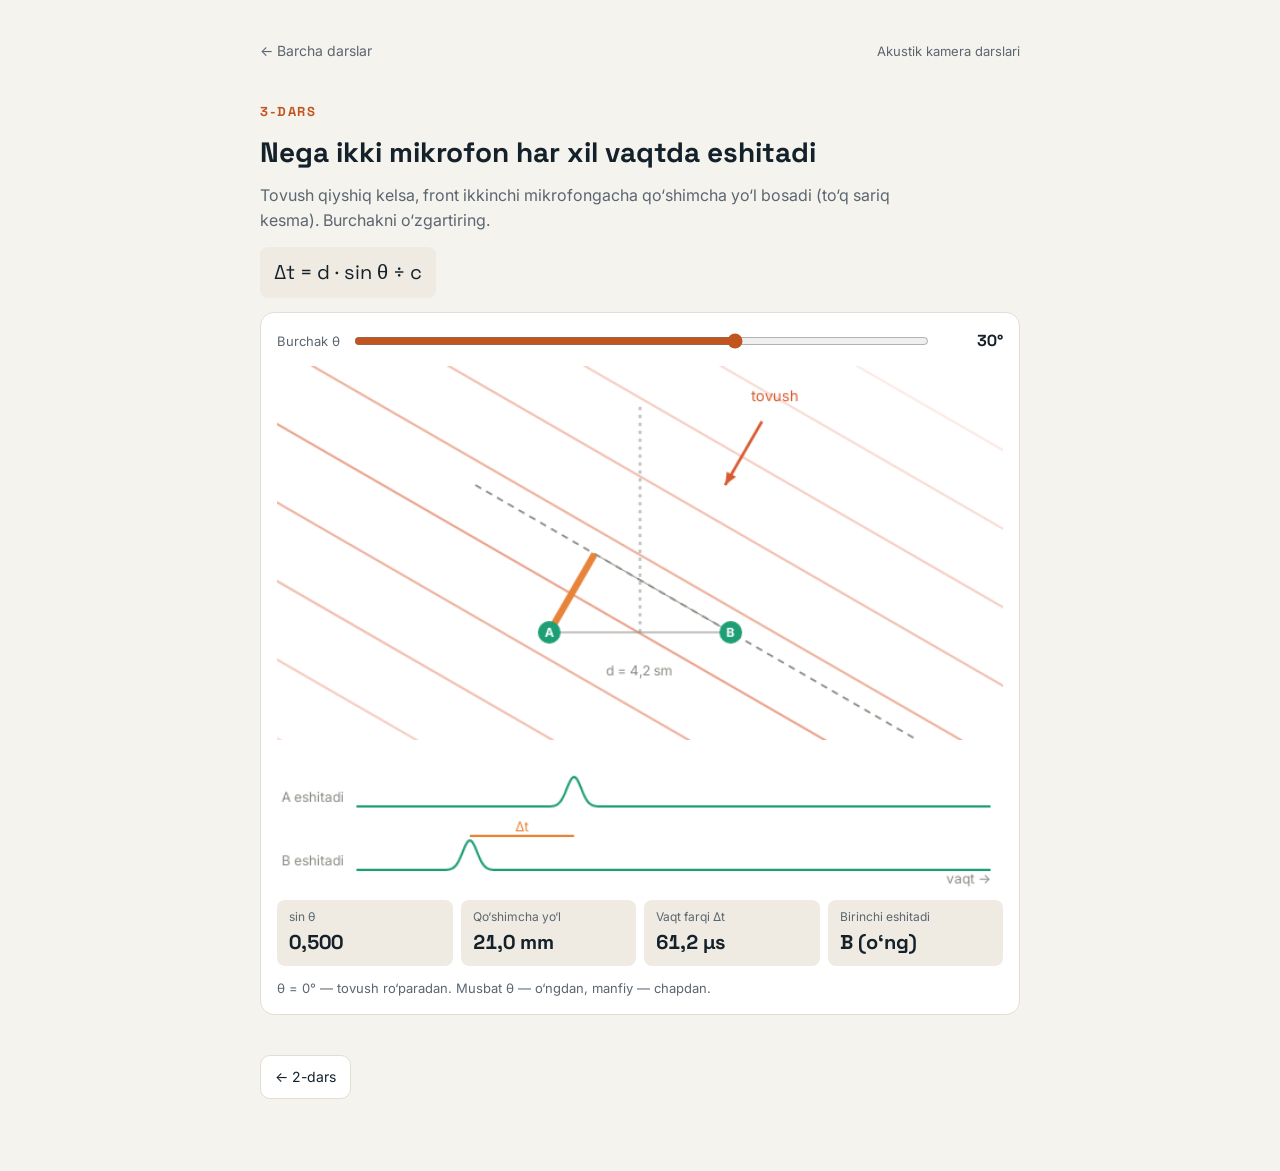
==== dars-3/index.html @ 54bfb41d "Akustik kamera darslari: bosh sahifa va 1–3-darslarning jonli modellari Co-Authored-By: Claude Opus " ====
<!doctype html>
<html lang="uz">
<head>
<meta charset="utf-8">
<meta name="viewport" content="width=device-width,initial-scale=1,viewport-fit=cover">
<title>3-dars: Nega ikki mikrofon har xil vaqtda eshitadi · Akustik kamera</title>
<meta name="description" content="Akustik kamera darslarining jonli modeli">
<link rel="preconnect" href="https://fonts.googleapis.com"><link rel="preconnect" href="https://fonts.gstatic.com" crossorigin>
<link rel="stylesheet" href="https://fonts.googleapis.com/css2?family=Space+Grotesk:wght@500;700&family=Inter:wght@400;600&display=swap">
<link rel="stylesheet" href="/assets/style.css">
</head>
<body>
<div class="wrap">
<div class="top"><a href="/">← Barcha darslar</a><span class="note">Akustik kamera darslari</span></div>
<section id="dars-3">
  <div class="eyebrow">3-dars</div>
  <h2>Nega ikki mikrofon har xil vaqtda eshitadi</h2>
  <p class="lead">Tovush qiyshiq kelsa, front ikkinchi mikrofongacha qo‘shimcha yo‘l bosadi (to‘q sariq kesma). Burchakni o‘zgartiring.</p>
  <div class="formula">Δt = d · sin θ ÷ c</div>
  <div class="lab" id="lab3">
    <div class="controls">
      <label for="th3">Burchak θ</label><input type="range" id="th3" min="-90" max="90" step="1" value="30"><output id="th3o">30°</output>
    </div>
    <canvas id="c3" width="640" height="330" aria-label="Ikki mikrofonga burchak ostida kelayotgan tekis to'lqin fronti va qo'shimcha yo'l"></canvas>
    <canvas id="c3b" width="640" height="120" aria-label="Ikki mikrofonda tovush yetib kelgan vaqtlar va ular orasidagi farq"></canvas>
    <div class="stats">
      <div class="stat"><span>sin θ</span><b id="s3a">-</b></div>
      <div class="stat"><span>Qo‘shimcha yo‘l</span><b id="s3b">-</b></div>
      <div class="stat"><span>Vaqt farqi Δt</span><b id="s3c">-</b></div>
      <div class="stat"><span>Birinchi eshitadi</span><b id="s3d">-</b></div>
    </div>
    <p class="note">θ = 0° — tovush ro‘paradan. Musbat θ — o‘ngdan, manfiy — chapdan.</p>
  </div>
</section>
<div class="pager"><a href="/dars-2/">← 2-dars</a><span></span></div>
</div>
<script>
const reduce=matchMedia('(prefers-reduced-motion: reduce)').matches;
const GRAY='#8C8A82';
const $=id=>document.getElementById(id);


(()=>{const cv=$('c3'),g=cv.getContext('2d'),W=640,H=330,cx=320,cy=235,half=80,d=0.042,c=343,h=$('c3b').getContext('2d');let s0=0;
function arrow(x1,y1,x2,y2,col){g.strokeStyle=col;g.fillStyle=col;g.lineWidth=2.5;g.beginPath();g.moveTo(x1,y1);g.lineTo(x2,y2);g.stroke();const a=Math.atan2(y2-y1,x2-x1);g.beginPath();g.moveTo(x2,y2);g.lineTo(x2-12*Math.cos(a-0.4),y2-12*Math.sin(a-0.4));g.lineTo(x2-12*Math.cos(a+0.4),y2-12*Math.sin(a+0.4));g.closePath();g.fill();}
function frame(){const th=+$('th3').value,t=th*Math.PI/180,v=[-Math.sin(t),Math.cos(t)],w=[Math.cos(t),Math.sin(t)];
const A=[-half,0],B=[half,0],pA=A[0]*v[0],pB=B[0]*v[0];if(!reduce)s0+=1.2;const sp=60,range=600;g.clearRect(0,0,W,H);
for(let k=0;k<10;k++){const s=((s0+k*sp)%range)-range/2-40,px=cx+v[0]*s,py=cy+v[1]*s;g.strokeStyle='rgba(216,90,48,'+Math.max(0.1,0.55-Math.abs(s)/700)+')';g.lineWidth=2;g.beginPath();g.moveTo(px-w[0]*500,py-w[1]*500);g.lineTo(px+w[0]*500,py+w[1]*500);g.stroke();}
const first=pA<pB?A:B,second=pA<pB?B:A,ex=Math.abs(pA-pB),fx=cx+first[0],fy=cy+first[1];
g.setLineDash([6,5]);g.strokeStyle=GRAY;g.lineWidth=1.5;g.beginPath();g.moveTo(fx-w[0]*260,fy-w[1]*260);g.lineTo(fx+w[0]*260,fy+w[1]*260);g.stroke();g.setLineDash([]);
const sx=cx+second[0],sy=cy+second[1],ex2=sx-v[0]*ex,ey2=sy-v[1]*ex;
if(ex>1){g.strokeStyle='#E8833A';g.lineWidth=6;g.beginPath();g.moveTo(sx,sy);g.lineTo(ex2,ey2);g.stroke();g.strokeStyle=GRAY;g.lineWidth=1;g.beginPath();g.moveTo(ex2,ey2);g.lineTo(fx,fy);g.stroke();}
g.strokeStyle=GRAY;g.lineWidth=1;g.beginPath();g.moveTo(cx-half,cy);g.lineTo(cx+half,cy);g.stroke();g.fillStyle=GRAY;g.font='12px Inter, sans-serif';g.fillText('d = 4,2 sm',cx-30,cy+38);
[[A,'A'],[B,'B']].forEach(([m,l])=>{g.fillStyle='#1D9E75';g.beginPath();g.arc(cx+m[0],cy,10,0,7);g.fill();g.fillStyle='#fff';g.font='bold 11px Inter, sans-serif';g.fillText(l,cx+m[0]-4,cy+4);});
arrow(cx-v[0]*215,cy-v[1]*215,cx-v[0]*150,cy-v[1]*150,'#D85A30');g.fillStyle='#D85A30';g.font='13px Inter, sans-serif';g.fillText('tovush',cx-v[0]*235-20,cy-v[1]*235);
g.strokeStyle='rgba(140,138,130,0.5)';g.setLineDash([3,4]);g.beginPath();g.moveTo(cx,cy);g.lineTo(cx,cy-200);g.stroke();g.setLineDash([]);
const dt=d*Math.sin(t)/c;$('th3o').textContent=th+'°';$('s3a').textContent=Math.sin(t).toFixed(3).replace('.',',');
$('s3b').textContent=(Math.abs(d*Math.sin(t))*1000).toFixed(1).replace('.',',')+' mm';$('s3c').textContent=(Math.abs(dt)*1e6).toFixed(1).replace('.',',')+' µs';
$('s3d').textContent=Math.abs(th)<1?'Bir vaqtda':(th>0?'B (o‘ng)':'A (chap)');
h.clearRect(0,0,640,120);const L=70,x0=170,sc=1.5,pulse=(xc,y)=>{h.strokeStyle='#1D9E75';h.lineWidth=2;h.beginPath();for(let x=L;x<630;x++){const yy=y-26*Math.exp(-Math.pow((x-xc)/9,2));x===L?h.moveTo(x,yy):h.lineTo(x,yy);}h.stroke();};
const tA=dt>0?dt*1e6:0,tB=dt<0?-dt*1e6:0,xa=x0+tA*sc,xb=x0+tB*sc;
h.fillStyle=GRAY;h.font='12px Inter, sans-serif';h.fillText('A eshitadi',4,44);h.fillText('B eshitadi',4,100);pulse(xa,48);pulse(xb,104);
if(Math.abs(xa-xb)>4){h.strokeStyle='#E8833A';h.lineWidth=2;h.beginPath();h.moveTo(Math.min(xa,xb),74);h.lineTo(Math.max(xa,xb),74);h.stroke();h.fillStyle='#E8833A';h.fillText('Δt',(xa+xb)/2-6,70);}
h.fillStyle=GRAY;h.fillText('vaqt →',590,116);requestAnimationFrame(frame);}frame();})();
</script>
</body>
</html>
---- assets/style.css ----
/* Layout: bitta ustun, har bir dars alohida "laboratoriya stoli" bo'limi, yuqorida darslar navigatsiyasi */
:root{
  --bg:#F5F3EE; --panel:#FFFFFF; --ink:#14212B; --muted:#5B6670; --line:#E2DED4;
  --wave:#D85A30; --mic:#1D9E75; --accent:#C2541F; --soft:#EFEBE2;
  --display:'Space Grotesk', 'Segoe UI', Arial, sans-serif; --body:'Inter', 'Segoe UI', Arial, sans-serif;
}
@media (prefers-color-scheme: dark){:root:not([data-theme="light"]){--bg:#11191F;--panel:#18232B;--ink:#EEF1F2;--muted:#A3B0B8;--line:#2A3842;--accent:#F0915F;--soft:#1F2C35;color-scheme:dark}}
:root[data-theme="dark"]{--bg:#11191F;--panel:#18232B;--ink:#EEF1F2;--muted:#A3B0B8;--line:#2A3842;--accent:#F0915F;--soft:#1F2C35;color-scheme:dark}
*{box-sizing:border-box}
body{background:var(--bg);color:var(--ink);font-family:var(--body);font-size:16px;line-height:1.55;padding-left:max(16px,env(safe-area-inset-left,0px));padding-right:max(16px,env(safe-area-inset-right,0px));padding-block:32px 64px}
.wrap{max-width:760px;margin:0 auto;display:flex;flex-direction:column;gap:40px}
header{display:flex;flex-direction:column;gap:12px}
.eyebrow{font-family:var(--display);font-size:13px;letter-spacing:.12em;text-transform:uppercase;color:var(--accent);font-weight:700}
h1{font-family:var(--display);font-size:clamp(30px,5vw,44px);line-height:1.1;margin:0;text-wrap:balance}
h2{font-family:var(--display);font-size:clamp(22px,3.4vw,28px);line-height:1.2;margin:0;text-wrap:balance}
p{margin:0;max-width:65ch}
.lead{color:var(--muted)}
nav{display:flex;flex-wrap:wrap;gap:8px}
nav a{font-size:14px;color:var(--ink);text-decoration:none;border:1px solid var(--line);background:var(--panel);padding:6px 12px;border-radius:999px}
nav a:hover,nav a:focus-visible{border-color:var(--accent);outline:none}
section{display:flex;flex-direction:column;gap:14px;scroll-margin-top:16px}
.lab{background:var(--panel);border:1px solid var(--line);border-radius:14px;padding:16px;display:flex;flex-direction:column;gap:12px}
.controls{display:grid;grid-template-columns:auto 1fr auto;gap:8px 12px;align-items:center}
.controls label{font-size:13px;color:var(--muted)}
.controls output{font-family:var(--display);font-weight:700;min-width:64px;text-align:right;font-variant-numeric:tabular-nums}
input[type=range]{width:100%;accent-color:var(--accent)}
button{font:600 14px var(--body);color:var(--ink);background:var(--soft);border:1px solid var(--line);border-radius:8px;padding:8px 14px;cursor:pointer;justify-self:start}
button:focus-visible,input:focus-visible{outline:2px solid var(--accent);outline-offset:2px}
canvas{width:100%;height:auto;display:block}
.stats{display:grid;grid-template-columns:repeat(auto-fit,minmax(140px,1fr));gap:8px}
.stat{background:var(--soft);border-radius:8px;padding:8px 12px}
.stat span{display:block;font-size:12px;color:var(--muted)}
.stat b{font-family:var(--display);font-size:20px;font-variant-numeric:tabular-nums}
.formula{font-family:var(--display);font-size:20px;background:var(--soft);border-radius:8px;padding:10px 14px;align-self:flex-start}
.legend{display:flex;flex-wrap:wrap;gap:14px;font-size:12px;color:var(--muted)}
.sw{display:inline-block;width:14px;height:3px;vertical-align:middle;margin-right:4px}
.note{font-size:13px;color:var(--muted)}
.nums{font-family:ui-monospace,Menlo,Consolas,monospace;font-size:13px;background:var(--soft);border-radius:8px;padding:8px 12px;overflow-wrap:anywhere}
.ok{color:#1D9E75}.warn{color:#BA7517}.bad{color:#D23C3C}

.top{display:flex;justify-content:space-between;align-items:center;gap:12px;flex-wrap:wrap}
.top a{color:var(--muted);text-decoration:none;font-size:14px}
.top a:hover{color:var(--accent)}
.pager{display:flex;justify-content:space-between;gap:12px;flex-wrap:wrap}
.pager a{color:var(--ink);text-decoration:none;border:1px solid var(--line);background:var(--panel);padding:10px 14px;border-radius:10px;font-size:14px}
.pager a:hover{border-color:var(--accent)}
.cards{display:grid;grid-template-columns:repeat(auto-fit,minmax(220px,1fr));gap:12px}
.card{display:flex;flex-direction:column;gap:6px;background:var(--panel);border:1px solid var(--line);border-radius:14px;padding:16px;color:var(--ink);text-decoration:none}
.card:hover{border-color:var(--accent)}
.card b{font-family:var(--display);font-size:18px}
.card span{color:var(--muted);font-size:14px}
footer{font-size:13px;color:var(--muted)}
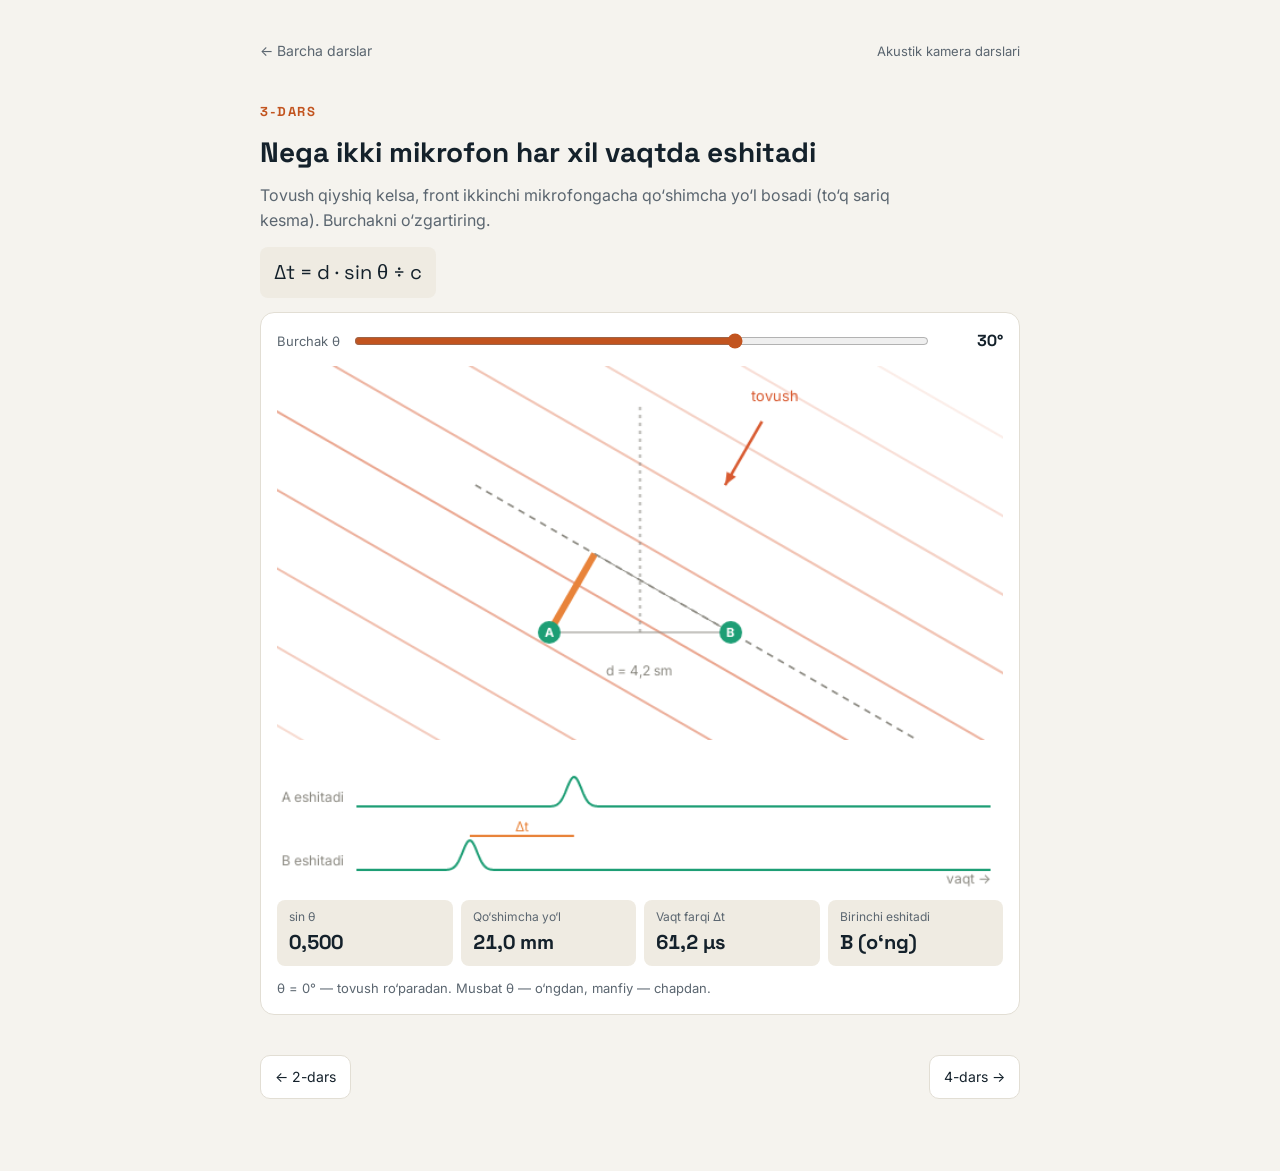
==== commit 90e747c8: "4-dars: korrelyatsiya orqali vaqt farqini o'lchash modeli Co-Authored-By: Claude Opus 5.5 <noreply@a" ====
--- a/dars-3/index.html
+++ b/dars-3/index.html
@@ -32,7 +32,7 @@
     <p class="note">θ = 0° — tovush ro‘paradan. Musbat θ — o‘ngdan, manfiy — chapdan.</p>
   </div>
 </section>
-<div class="pager"><a href="/dars-2/">← 2-dars</a><span></span></div>
+<div class="pager"><a href="/dars-2/">← 2-dars</a><a href="/dars-4/">4-dars →</a></div>
 </div>
 <script>
 const reduce=matchMedia('(prefers-reduced-motion: reduce)').matches;
